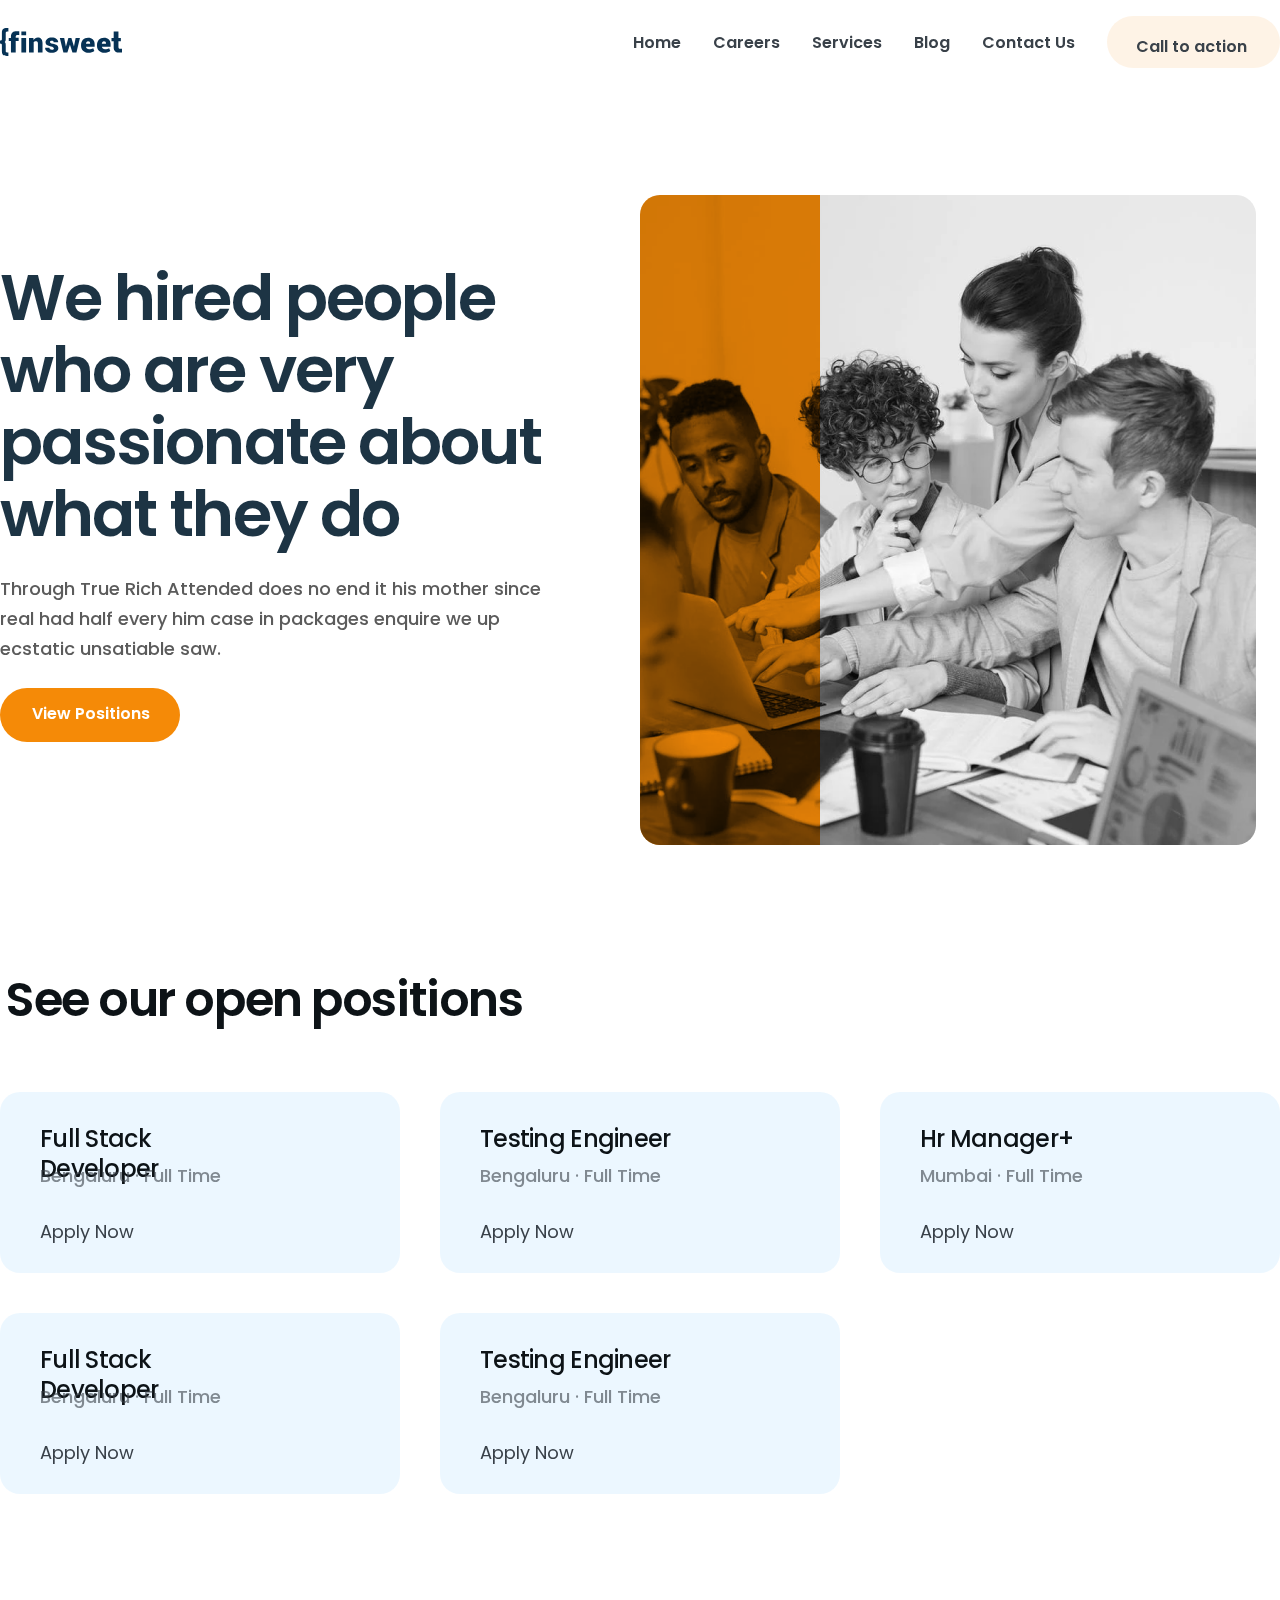
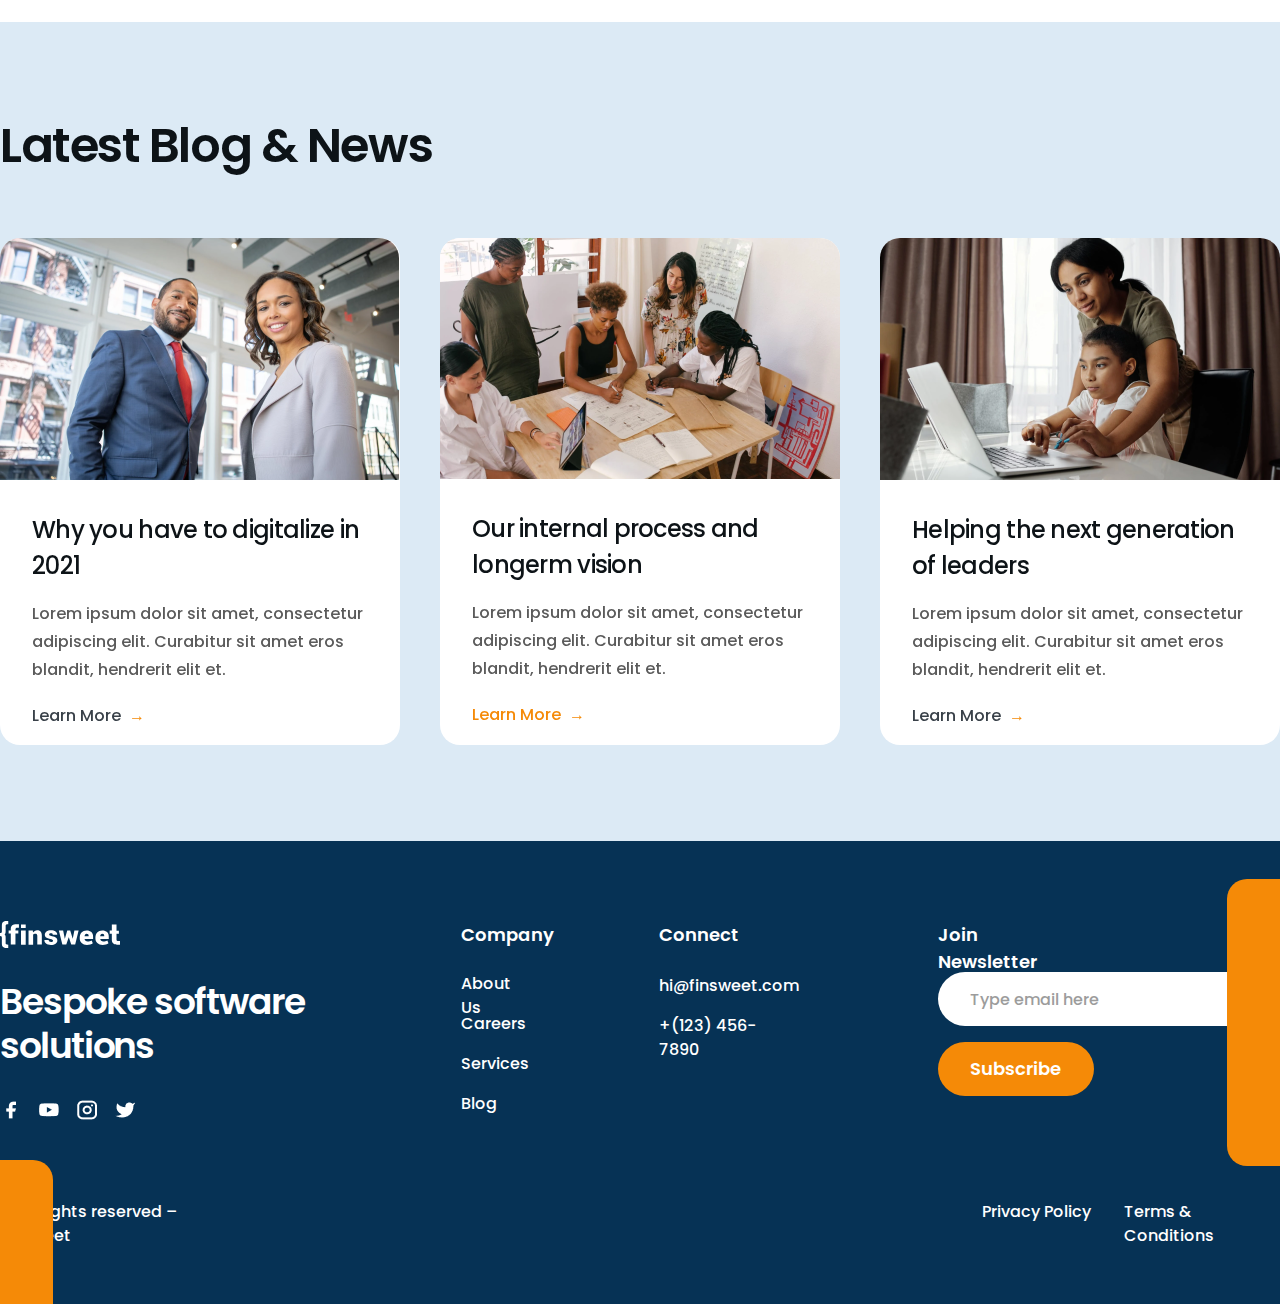
==== careers.html @ 0d2c3c93 "Duuslaa" ====
<html>
    <head>
        <title>Web Design Challenge work</title>
        <link rel="stylesheet" href="careers.css">
    </head>
    <body>
        <main>
            <header>
                <nav class="nav">
                    <img src="/images/logo_blue.svg">
                    <ul>
                        <li><a href="/index.html">Home</a></li>
                        <li><a href="/careers.html">Careers</a></li>
                        <li><a href="/services.html">Services</a></li>
                        <li><a href="/blog.html">Blog</a></li>
                        <li><a href="/contact_us.html">Contact Us</a></li>
                        <p><a>Call to action</a></p>
                    </ul> 
                </nav>
            </header>
            <section class="sec1">
                <div class="sec1-left">
                    <div class="sec1-left-q">
                        <p>We hired people who are very passionate about what they do</p>
                    </div>
                    <div class="sec1-left-w">
                        <p>Through True Rich Attended does no end it his mother since real had half every him case in packages enquire we up ecstatic unsatiable saw.</p>
                    </div>
                    <div class="sec1-left-e">
                        <p>View Positions</p>
                    </div>
                </div>
                <div class="sec1-right">
                    <img src="/images/white_team.png">
                    <div class="sec1-right-shape"></div>
                </div>
            </section>
            <section class="sec2">
                <div class="sec2-header">
                    <p>See our open positions </p>
                </div>
                <div class="sec2-main-q">
                    <div class="sec2-main-q-t">
                        <div class="sec2-main-q-t-s">
                            <p>Full Stack Developer</p>
                        </div>
                        <div class="sec2-main-q-t-d">
                            <p>Bengaluru · Full Time </p>
                        </div>
                        <div class="sec2-main-q-t-f">
                            <p><a href="/careers1.html"> Apply Now</a></p>
                        </div>
                    </div>
                    <div class="sec2-main-q-y">
                        <div class="sec2-main-q-y-s">
                            <p>Testing Engineer</p>
                        </div>
                        <div class="sec2-main-q-y-d">
                            <p>Bengaluru · Full Time </p>
                        </div>
                        <div class="sec2-main-q-y-f">
                            <p><a href="/careers1.html">Apply Now</a></p>
                        </div>
                    </div>
                    <div class="sec2-main-q-u">
                        <div class="sec2-main-q-u-s">
                            <p>Hr Manager+</p>
                        </div>
                        <div class="sec2-main-q-u-d">
                            <p>Mumbai · Full Time </p>
                        </div>
                        <div class="sec2-main-q-u-f">
                            <p><a href="/careers1.html">Apply Now</a></p>
                        </div>
                    </div>
                </div>
                <div class="sec2-main-w">
                    <div class="sec2-main-w-t">
                        <div class="sec2-main-w-t-s">
                            <p>Full Stack Developer</p>
                        </div>
                        <div class="sec2-main-w-t-d">
                            <p>Bengaluru · Full Time </p>
                        </div>
                        <div class="sec2-main-w-t-f">
                            <p><a href="/careers1.html"> Apply Now</a></p>
                        </div>
                    </div>
                    <div class="sec2-main-w-y">
                        <div class="sec2-main-w-y-s">
                            <p>Testing Engineer</p>
                        </div>
                        <div class="sec2-main-w-y-d">
                            <p>Bengaluru · Full Time </p>
                        </div>
                        <div class="sec2-main-w-y-f">
                            <p><a href="/careers1.html">Apply Now</a></p>
                        </div>
                    </div>
                </div>
            </section>
            <section class="sec3">
                <div class="sec3-main">
                    <div class="sec3-main-header">
                        <p>Latest Blog & News</p>
                    </div>
                    <div class="sec3-main-footer">
                        <div class="sec3-main-footer-first">
                            <img src="/images/post1.png">
                            <div class="sec3-main-footer-first-q">
                                <p>Why you have to digitalize in 2021</p>
                            </div>
                            <div class="sec3-main-footer-first-w">
                                <p>Lorem ipsum dolor sit amet, consectetur adipiscing elit. Curabitur sit amet eros blandit, hendrerit elit et.</p>
                            </div>
                            <div class="sec3-main-footer-first-e">
                                <a>Learn More</a>
                            </div>
                        </div>
                        <div class="sec3-main-footer-second">
                            <img src="/images/post-2.png">
                            <div class="sec3-main-footer-second-q">
                                <p>Our internal process and longerm vision</p>
                            </div>
                            <div class="sec3-main-footer-second-w">
                                <p>Lorem ipsum dolor sit amet, consectetur adipiscing elit. Curabitur sit amet eros blandit, hendrerit elit et.</p>
                            </div>
                            <div class="sec3-main-footer-second-e">
                                <p>Learn More</p>
                            </div>
                        </div>
                        <div class="sec3-main-footer-third">
                            <img src="/images/post-3.png">
                            <div class="sec3-main-footer-third-q">
                                <p>Helping the next generation of leaders</p>
                            </div>
                            <div class="sec3-main-footer-third-w">
                                <p>Lorem ipsum dolor sit amet, consectetur adipiscing elit. Curabitur sit amet eros blandit, hendrerit elit et.</p>
                            </div>
                            <div class="sec3-main-footer-third-e">
                                <a>Learn More</a>
                            </div>
                        </div>
                    </div>
                </div>
            </section>
            <footer class="footer">
                <div class="footer-border1"></div>
                <div class="footer-border2"></div>
                <div class="footer-main">
                    <div class="footer-main-first">
                        <div class="footer-main-first-q">
                            <img src="/images/Logo.svg">
                        </div>
                        <div class="footer-main-first-w">
                            <p>Bespoke software solutions</p>
                        </div>
                        <div class="footer-main-first-e">
                            <img src="/images/Social.png">
                        </div>
                    </div>
                    <div class="footer-main-second">
                        <div class="footer-main-second-q">
                            <p>Company</p>
                        </div>
                        <div class="footer-main-second-w">
                            <p>About Us</p>
                        </div>
                        <div class="footer-main-second-e">
                            <p>Careers</p>
                        </div>
                        <div class="footer-main-second-r">
                            <p>Services</p>
                        </div>
                        <div class="footer-main-second-t">
                            <p>Blog</p>
                        </div>
                    </div>
                    <div class="footer-main-third">
                        <div class="footer-main-third-q">
                            <p>Connect</p>
                        </div>
                        <div class="footer-main-third-w">
                            <p>hi@finsweet.com</p>
                        </div>
                        <div class="footer-main-third-e">
                            <p>+(123) 456-7890</p>
                        </div>
                    </div>
                    <div class="footer-main-fourth">
                        <div class="footer-main-fourth-q">
                            <p>Join Newsletter</p>
                        </div>
                        <div class="footer-main-fourth-w">
                            <p>Type email here</p>
                        </div>
                        <div class="footer-main-fourth-e">
                            <p>Subscribe</p>
                        </div>
                    </div>
                </div>
                <footer class="footer-footer">
                    <div class="footer-footer-q">
                        <p>© All rights reserved – Finsweet</p>
                    </div>
                    <div class="footer-footer-w">
                        <p>Privacy Policy</p>
                    </div>
                    <div class="footer-footer-e">
                        <p>Terms & Conditions</p>
                    </div>
                </footer>
            </footer>
        </main>
    </body>
</html>
---- careers.css ----
@import url('https://fonts.googleapis.com/css2?family=Inter&family=Oswald&display=swap');
@import url('https://fonts.googleapis.com/css2?family=Poppins&display=swap');
*   {
    box-sizing: border-box;
    font-family: "Poppins";
    font-style: normal;
    margin: 0;
}
a{
    color: #394149;
    text-decoration: none;
}
.nav    {
    max-width: 1280px;
    height: 52px;
    margin: 16px auto;
    font-weight: 600;
    font-size: 16px;
    display: flex;
    justify-content: space-between;
    
}
.nav ul {
    display: flex;
    justify-content: flex-start;
    gap: 32px;
    align-items: center;
}
.nav img {
    width: 122px;
    height: 28px;
    margin: 12px 0;
}
.nav ul li {
    list-style: none;
}
.nav p {
    padding: 18px 30px 17px 29px;
    width: 173px;
    height: 52px;
    color: #F58A07;
    background-color: #F58A071A;
    border-radius: 31px
}
.sec1   {
    max-width: 1280px;
    height: 650px;
    display: flex;
    margin: 127px auto;
}
.sec1-left  {
    flex: 1;
}
.sec1-right {
    flex: 1;
    position: relative;
}
.sec1-right-shape   {
    width: 180px;
    height: 650px;
    background-color: #F58A07;
    mix-blend-mode: multiply;
    border-radius: 20px 0px 0px 20px;
    position: absolute;
    top: 0;
}
.sec1-left-q    {
    width: 618px;
    height: 288px;
    font-weight: 600;
    font-size: 64px;
    line-height: 72px;
    letter-spacing: -0.03em;
    color: #1D3444;
    margin: 67px 0 24px 0;
}
.sec1-left-w    {
    width: 557px;
    height: 90px;
    font-weight: 500;
    font-size: 18px;
    line-height: 30px;
    color: #5B5B5B;
    margin: 0 0 24px 0;
}
.sec1-left-e    {
    width: 180px;
    height: 54px;
    background: #F58A07;
    border-radius: 27px;
    padding-top: 18px;
    padding-left: 32px;
    font-weight: 600;
    font-size: 16px;
    line-height: 106.5%;
    text-transform: capitalize;
    color: #FFFFFF;
}
.sec2   {
    max-width: 1280px;
    height: 522px;
    margin: 0 auto;
    margin-bottom: 128px;
}
.sec2-header    {
    font-weight: 600;
    font-size: 48px;
    line-height: 56px;
    letter-spacing: -0.03em;
    color: #0D1317;
    width: 676px;
    height: 56px;
    margin: 0 0 64px 6px;
}
.sec2-main-q    {
    display: flex;
}
.sec2-main-q-t  {
    width: 400px;
    height: 181px;
    background: rgba(193, 228, 255, 0.3);
    border-radius: 20px;
    margin: 0 40px 40px 0;
}
.sec2-main-q-t-s    {
    width: 230px;
    height: 30px;
    font-family: 'Poppins';
    font-style: normal;
    font-weight: 500;
    font-size: 24px;
    line-height: 30px;
    letter-spacing: -0.03em;
    color: #0D1317;
    margin: 32px 130px 8px 40px;
}
.sec2-main-q-t-d    {
    width: 184px;
    height: 28px;
    font-weight: 500;
    font-size: 18px;
    line-height: 28px;
    color: #394149;
    opacity: 0.6;
    margin: 0 176px 32px 40px;
}
.sec2-main-q-t-f   {
    width: 95px;
    height: 19px;
    font-family: 'Poppins';
    font-style: normal;
    font-weight: 400;
    font-size: 18px;
    line-height: 106.5%;
    color: #F58A07;
    margin:0 265px 32px 40px ;
}
.sec2-main-q-y  {
    width: 400px;
    height: 181px;
    background: rgba(193, 228, 255, 0.3);
    border-radius: 20px;
    margin: 0 40px 40px 0;
}
.sec2-main-q-y-s    {
    width: 230px;
    height: 30px;
    font-family: 'Poppins';
    font-style: normal;
    font-weight: 500;
    font-size: 24px;
    line-height: 30px;
    letter-spacing: -0.03em;
    color: #0D1317;
    margin: 32px 130px 8px 40px;
}
.sec2-main-q-y-d    {
    width: 184px;
    height: 28px;
    font-weight: 500;
    font-size: 18px;
    line-height: 28px;
    color: #394149;
    opacity: 0.6;
    margin: 0 176px 32px 40px;
}
.sec2-main-q-y-f    {
    width: 95px;
    height: 19px;
    font-family: 'Poppins';
    font-style: normal;
    font-weight: 400;
    font-size: 18px;
    line-height: 106.5%;
    color: #F58A07;
    margin:0 265px 32px 40px ;
}
.sec2-main-q-u  {
    width: 400px;
    height: 181px;
    background: rgba(193, 228, 255, 0.3);
    border-radius: 20px;
    margin: 0 40px 40px 0;
}
.sec2-main-q-u-s    {
    width: 230px;
    height: 30px;
    font-family: 'Poppins';
    font-style: normal;
    font-weight: 500;
    font-size: 24px;
    line-height: 30px;
    letter-spacing: -0.03em;
    color: #0D1317;
    margin: 32px 130px 8px 40px;
}
.sec2-main-q-u-d    {
    width: 184px;
    height: 28px;
    font-weight: 500;
    font-size: 18px;
    line-height: 28px;
    color: #394149;
    opacity: 0.6;
    margin: 0 176px 32px 40px;
}
.sec2-main-q-u-f    {
    width: 95px;
    height: 19px;
    font-family: 'Poppins';
    font-style: normal;
    font-weight: 400;
    font-size: 18px;
    line-height: 106.5%;
    color: #F58A07;
    margin:0 265px 32px 40px ;
}
.sec2-main-w    {
    display: flex;
}
.sec2-main-w-t  {
    width: 400px;
    height: 181px;
    background: rgba(193, 228, 255, 0.3);
    border-radius: 20px;
    margin: 0 40px 0 0;
}
.sec2-main-w-t-s    {
    width: 230px;
    height: 30px;
    font-family: 'Poppins';
    font-style: normal;
    font-weight: 500;
    font-size: 24px;
    line-height: 30px;
    letter-spacing: -0.03em;
    color: #0D1317;
    margin: 32px 130px 8px 40px;
}
.sec2-main-w-t-d    {
    width: 184px;
    height: 28px;
    font-weight: 500;
    font-size: 18px;
    line-height: 28px;
    color: #394149;
    opacity: 0.6;
    margin: 0 176px 32px 40px;
}
.sec2-main-w-t-f    {
    width: 95px;
    height: 19px;
    font-family: 'Poppins';
    font-style: normal;
    font-weight: 400;
    font-size: 18px;
    line-height: 106.5%;
    color: #F58A07;
    margin:0 265px 32px 40px ;
}
.sec2-main-w-y  {
    width: 400px;
    height: 181px;
    background: rgba(193, 228, 255, 0.3);
    border-radius: 20px;
    margin: 0 40px 0 0;
}
.sec2-main-w-y-s    {
    width: 230px;
    height: 30px;
    font-family: 'Poppins';
    font-style: normal;
    font-weight: 500;
    font-size: 24px;
    line-height: 30px;
    letter-spacing: -0.03em;
    color: #0D1317;
    margin: 32px 130px 8px 40px;
}
.sec2-main-w-y-d    {
    width: 184px;
    height: 28px;
    font-weight: 500;
    font-size: 18px;
    line-height: 28px;
    color: #394149;
    opacity: 0.6;
    margin: 0 176px 32px 40px;
}
.sec2-main-w-y-f    {
    width: 95px;
    height: 19px;
    font-family: 'Poppins';
    font-style: normal;
    font-weight: 400;
    font-size: 18px;
    line-height: 106.5%;
    color: #F58A07;
    margin:0 265px 32px 40px ;
}
.sec3   {
    max-width: 100%;
    height: 819px;
    background-color: #DCEAF5;
    padding-top: 96px;
    padding-bottom: 96px;
}
.sec3-main  {
    width: 1280px;
    height: 627px;
    margin: 0 auto;
}
.sec3-main-header   {
    width: 453px;
    height: 56px;
    margin-bottom: 64px;
    font-weight: 600;
    font-size: 48px;
    line-height: 56px;
    letter-spacing: -0.03em;
    text-transform: capitalize;
    color: #0D1317;
}
.sec3-main-footer   {
    display: flex;
}
.sec3-main-footer-first img {
    border-radius: 20px 20px 0 0;
}
.sec3-main-footer-first {
    width: 400px;
    height: 507px;
    background-color: white;
    border-radius: 20px 20px 20px 20px;
    margin-right: 40px;
}
.sec3-main-footer-first-q   {
    width: 336px;
    height: 72px;
    font-weight: 500;
    font-size: 24px;
    line-height: 36px;
    letter-spacing: -0.03em;
    color: #0D1317;
    margin: 32px 32px 16px 32px;
}
.sec3-main-footer-first-w   {
    width: 336px;
    height: 84px;
    font-weight: 500;
    font-size: 16px;
    line-height: 28px;
    color: #5B5B5B;
    margin: 0 32px 24px 32px;
}
.sec3-main-footer-first-e   {
    width: 120px;
    height: 17px;
    font-weight: 500;
    font-size: 16px;
    line-height: 106.5%;
    color: #F58A07;
    margin: 0 0 32px 32px;
    display: flex;
}
.sec3-main-footer-first-e::after {
    content: "\2192";
    padding-left: 8px;
}
.sec3-main-footer-second    {
    width: 400px;
    height: 507px;
    background-color: white;
    border-radius: 20px 20px 20px 20px;
    margin-right: 40px;
}
.sec3-main-footer-second    img{
    border-radius: 20px 20px 0 0;
}
.sec3-main-footer-second-q  {
    width: 336px;
    height: 72px;
    margin: 32px 32px 16px 32px;
    font-weight: 500;
    font-size: 24px;
    line-height: 36px;
    letter-spacing: -0.03em;
    color: #0D1317;
}
.sec3-main-footer-second-w  {
    width: 336px;
    height: 84px;
    margin: 0 32px 24px 32px;
    font-weight: 500;
    font-size: 16px;
    line-height: 28px;
    color: #5B5B5B;
}
.sec3-main-footer-second-e  {
    width: 120px;
    height: 17px;
    font-weight: 500;
    font-size: 16px;
    line-height: 106.5%;
    color: #F58A07;
    margin: 0 0 32px 32px;
    display: flex;
}
.sec3-main-footer-second-e::after {
    content: "\2192";
    padding-left: 8px;
}
.sec3-main-footer-third {
    width: 400px;
    height: 507px;
    background-color: white;
    border-radius: 20px 20px 20px 20px;
}
.sec3-main-footer-third img{
    border-radius: 20px 20px 0 0;
}
.sec3-main-footer-third-q   {
    width: 336px;
    height: 72px;
    font-weight: 500;
    font-size: 24px;
    line-height: 36px;
    letter-spacing: -0.03em;
    color: #0D1317;
    margin: 32px 32px 16px 32px;
}
.sec3-main-footer-third-w   {
    width: 336px;
    height: 84px;
    font-weight: 500;
    font-size: 16px;
    line-height: 28px;
    color: #5B5B5B;
    margin: 0 32px 24px 32px;
}
.sec3-main-footer-third-e   {
    width: 120px;
    height: 17px;
    font-weight: 500;
    font-size: 16px;
    line-height: 106.5%;
    color: #F58A07;
    margin: 0 0 32px 32px;
    display: flex;
}
.sec3-main-footer-third-e::after    {
    content: "\2192";
    padding-left: 8px;
}
.footer {
    max-width: 100%;
    height: 463px;
    background-color: #063255;
    position: relative;
    padding-top: 80px;
}
.footer-border1 {
    width: 53px;
    height: 144px;
    background: #F58A07;
    border-top-right-radius: 20px;
    position: absolute;
    bottom: 0;
}
.footer-border2 {
    width: 53px;
    height: 287px;
    background: #F58A07;
    border-radius: 20px 0px 0px 20px;
    position: absolute;
    right: 0;
    top: 38px;
}
.footer-main    {
    max-width: 1280px;
    height: 199px;
    margin: 0 auto;
    display: flex;
}
.footer-main-first  {
    width: 351px;
    height: 100%;
    margin-right: 110px;
}
.footer-main-first-q    {
    margin: 0 0 32px 0;
}
.footer-main-first-w    {
    width: 351px;
    height: 88px;
    font-weight: 600;
    font-size: 36px;
    line-height: 44px;
    letter-spacing: -0.03em;
    color: #FFFFFF;
}
.footer-main-first-e    {
    margin: 32px 0 0 0;
}
.footer-main-second {
    width: 92px;
    height: 100%;
    margin-right: 106px;
}
.footer-main-second-q   {
    width: 92px;
    height: 27px;
    font-weight: 600;
    font-size: 18px;
    line-height: 27px;
    color: #FFFFFF;
    margin-bottom: 24px;
}
.footer-main-second-w   {
    width: 72px;
    height: 24px;
    font-weight: 500;
    font-size: 16px;
    line-height: 24px;
    color: #FFFFFF;
    margin-bottom: 16px;
}
.footer-main-second-e   {
    width: 65px;
    height: 24px;
    font-weight: 500;
    font-size: 16px;
    line-height: 24px;
    color: #FFFFFF;
    margin-bottom: 16px;
}
.footer-main-second-r   {
    width: 68px;
    height: 24px;
    font-weight: 500;
    font-size: 16px;
    line-height: 24px;
    color: #FFFFFF;
    margin-bottom: 16px;
}
.footer-main-second-t   {
    width: 35px;
    height: 24px;
    font-weight: 500;
    font-size: 16px;
    line-height: 24px;
    color: #FFFFFF;
}
.footer-main-third  {
    width: 142px;
    height: 100%;
    margin-right: 137px;
}
.footer-main-third-q    {
    width: 79px;
    height: 27px;
    font-weight: 600;
    font-size: 18px;
    line-height: 27px;
    color: #FFFFFF;
    margin-bottom: 26px;
}
.footer-main-third-w    {
    width: 142px;
    height: 24px;
    font-weight: 500;
    font-size: 16px;
    line-height: 24px;
    color: #FFFFFF;
    margin-bottom: 16px;
}
.footer-main-third-e    {
    width: 136px;
    height: 24px;
    font-weight: 500;
    font-size: 16px;
    line-height: 24px;
    color: #FFFFFF;
}
.footer-main-fourth {
    width: 342px;
    height: 100%;
}
.footer-main-fourth-q   {
    width: 141px;
    height: 27px;
    margin-bottom: 24px;
    font-weight: 600;
    font-size: 18px;
    line-height: 27px;
    color: #FFFFFF;
}
.footer-main-fourth-w   {
    width: 342px;
    height: 54px;
    background: #FFFFFF;
    border-radius: 31px;
    font-weight: 500;
    font-size: 16px;
    line-height: 19px;
    color: #9C9C9C;
    padding-top: 18px;
    padding-left: 32px;
    margin-bottom: 16px;
}
.footer-main-fourth-e   {
    width: 156px;
    height: 54px;
    background: #F58A07;
    border-radius: 31px;
    font-weight: 600;
    font-size: 18px;
    line-height: 106.5%;
    text-transform: capitalize;
    color: #FFFFFF;
    padding-top: 17px;
    padding-left: 32px;
}
.footer-footer  {
    max-width: 1280px;
    height: 24px;
    margin: 80px auto;
    display: flex;
}
.footer-footer-q    {
    width: 249px;
    height: 24px;
    font-weight: 500;
    font-size: 16px;
    line-height: 24px;
    font-weight: 500;
    font-size: 16px;
    line-height: 24px;
    color: #FFFFFF;
    margin-right: 733px;
}
.footer-footer-w    {
    width: 110px;
    height: 24px;
    font-weight: 500;
    font-size: 16px;
    line-height: 24px;
    color: #FFFFFF;
    margin-right: 32px;
}
.footer-footer-e    {
    width: 156px;
    height: 24px;
    font-weight: 500;
    font-size: 16px;
    line-height: 24px;
    color: #FFFFFF;
}
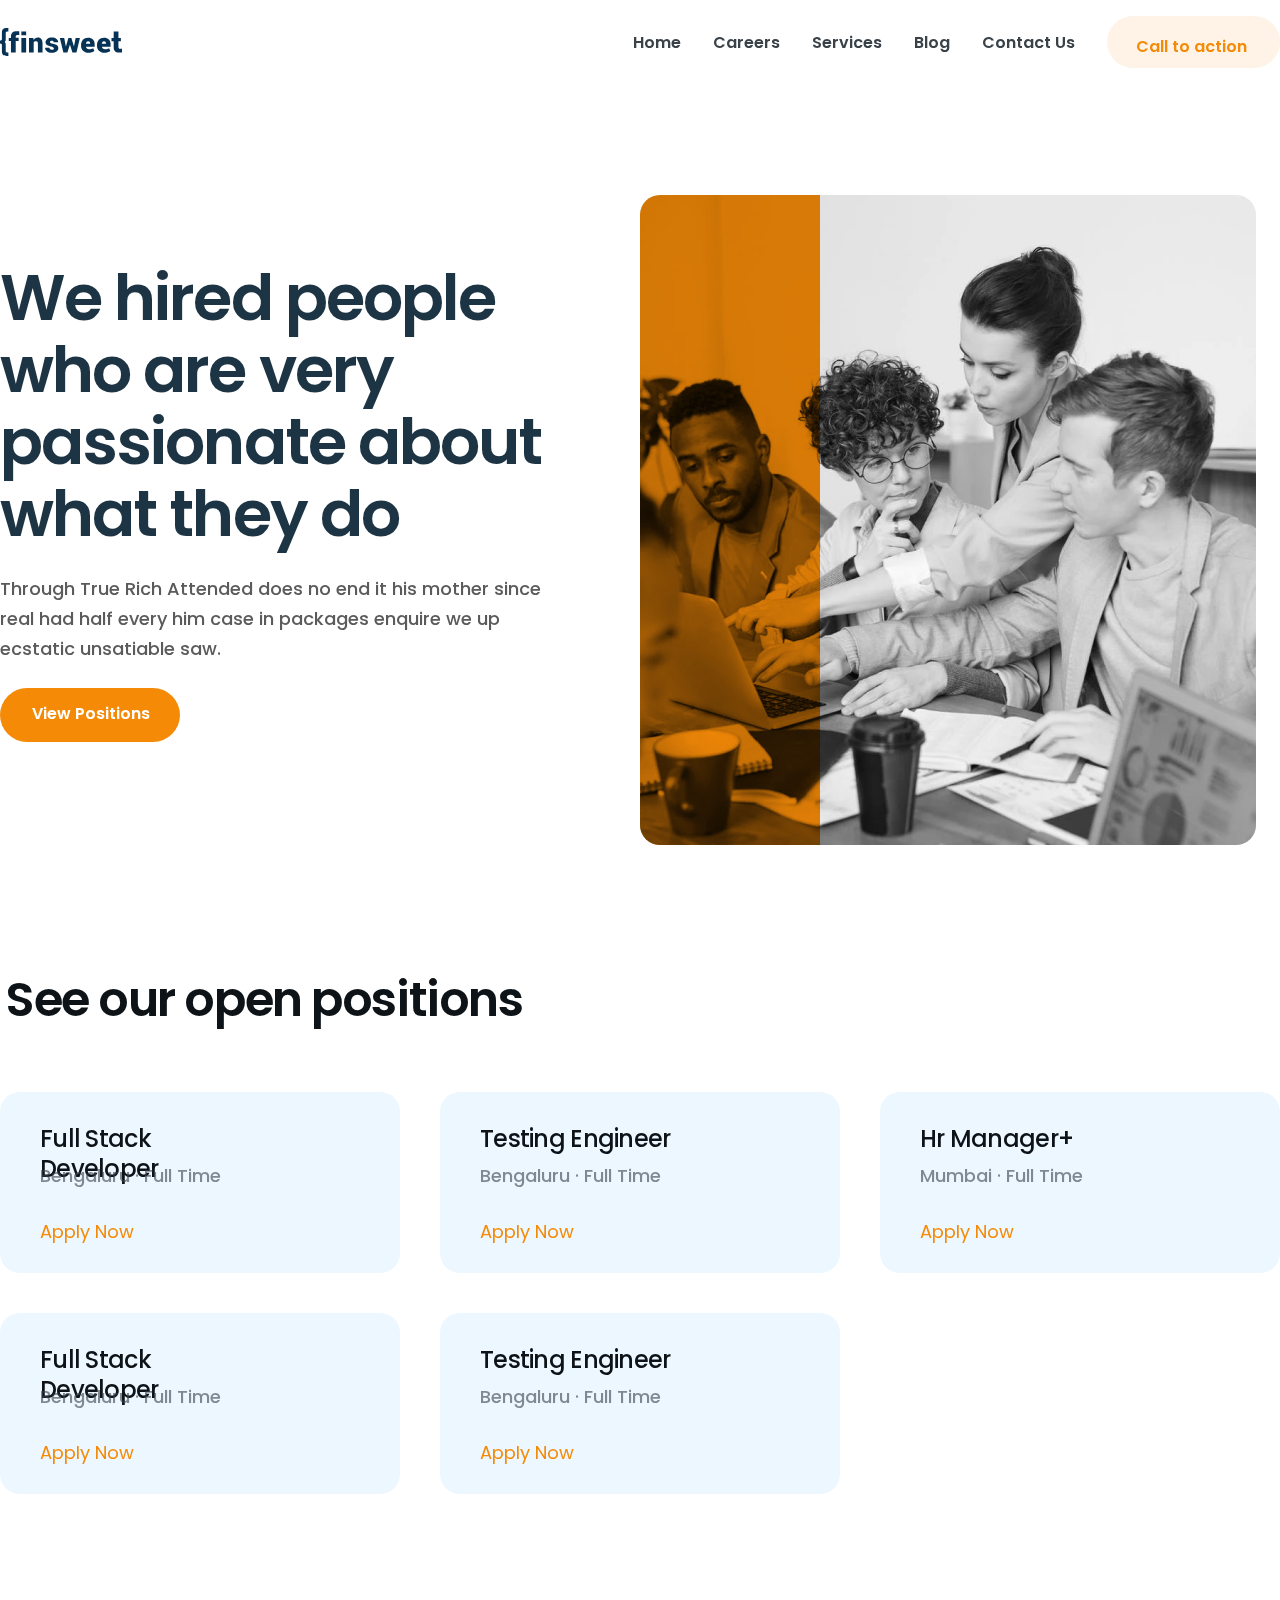
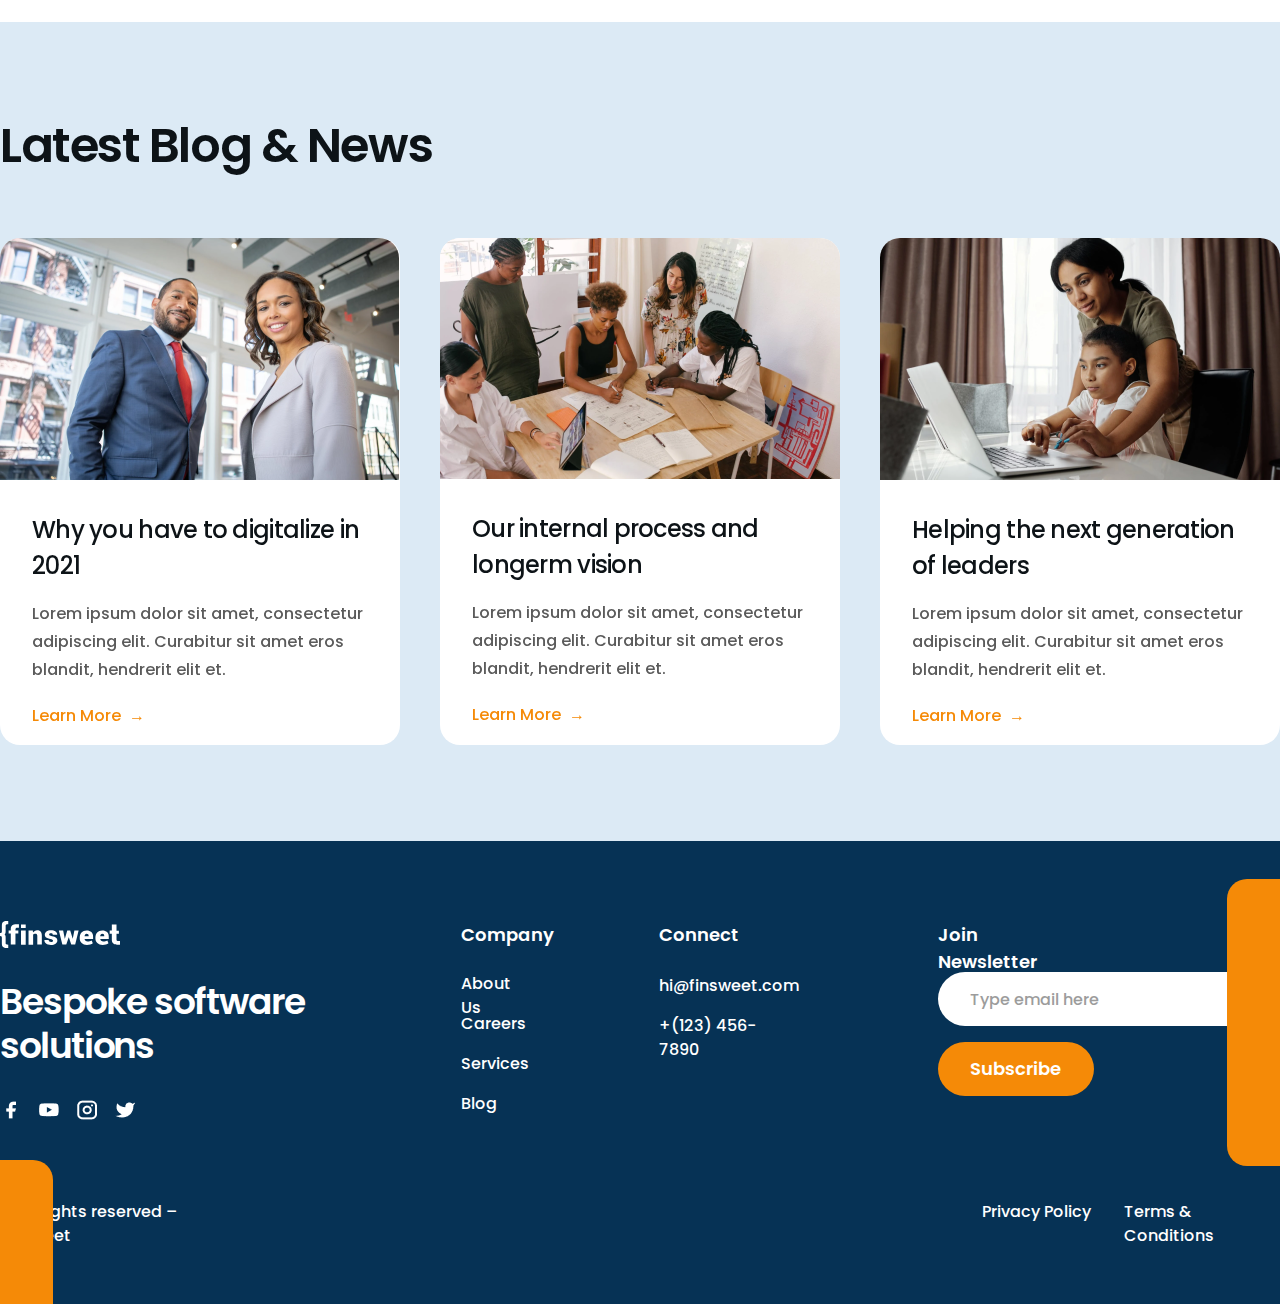
==== commit 0c519dcd: "Etssiin baidlaar zasvarlalaa." ====
--- a/careers.html
+++ b/careers.html
@@ -114,7 +114,7 @@
                                 <p>Lorem ipsum dolor sit amet, consectetur adipiscing elit. Curabitur sit amet eros blandit, hendrerit elit et.</p>
                             </div>
                             <div class="sec3-main-footer-first-e">
-                                <a>Learn More</a>
+                                <p>Learn More</p>
                             </div>
                         </div>
                         <div class="sec3-main-footer-second">
@@ -138,7 +138,7 @@
                                 <p>Lorem ipsum dolor sit amet, consectetur adipiscing elit. Curabitur sit amet eros blandit, hendrerit elit et.</p>
                             </div>
                             <div class="sec3-main-footer-third-e">
-                                <a>Learn More</a>
+                                <p>Learn More</p>
                             </div>
                         </div>
                     </div>
--- a/careers.css
+++ b/careers.css
@@ -41,6 +41,9 @@
     color: #F58A07;
     background-color: #F58A071A;
     border-radius: 31px
+}
+.nav p a{
+    color: #F58A07;
 }
 .sec1   {
     max-width: 1280px;
@@ -96,6 +99,9 @@
     text-transform: capitalize;
     color: #FFFFFF;
 }
+.sec2 a{
+    color: #F58A07;
+}
 .sec2   {
     max-width: 1280px;
     height: 522px;
